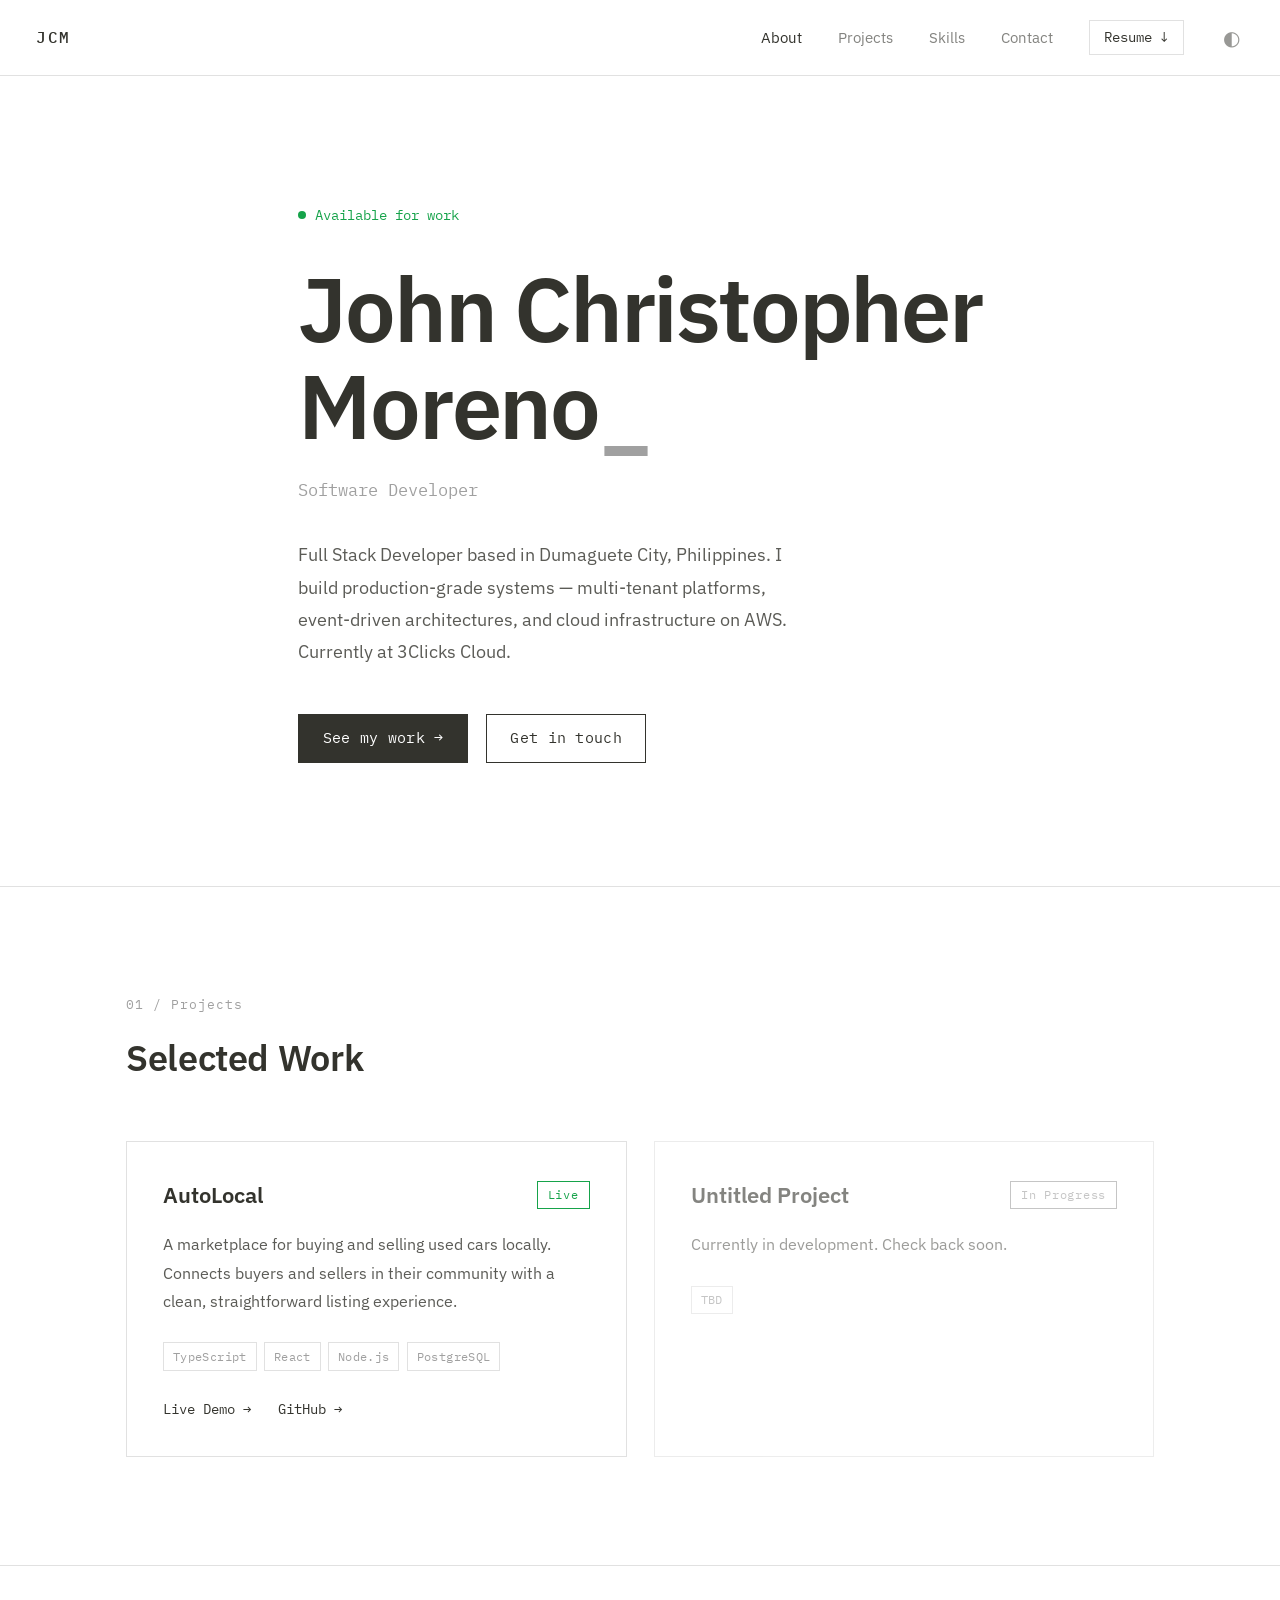
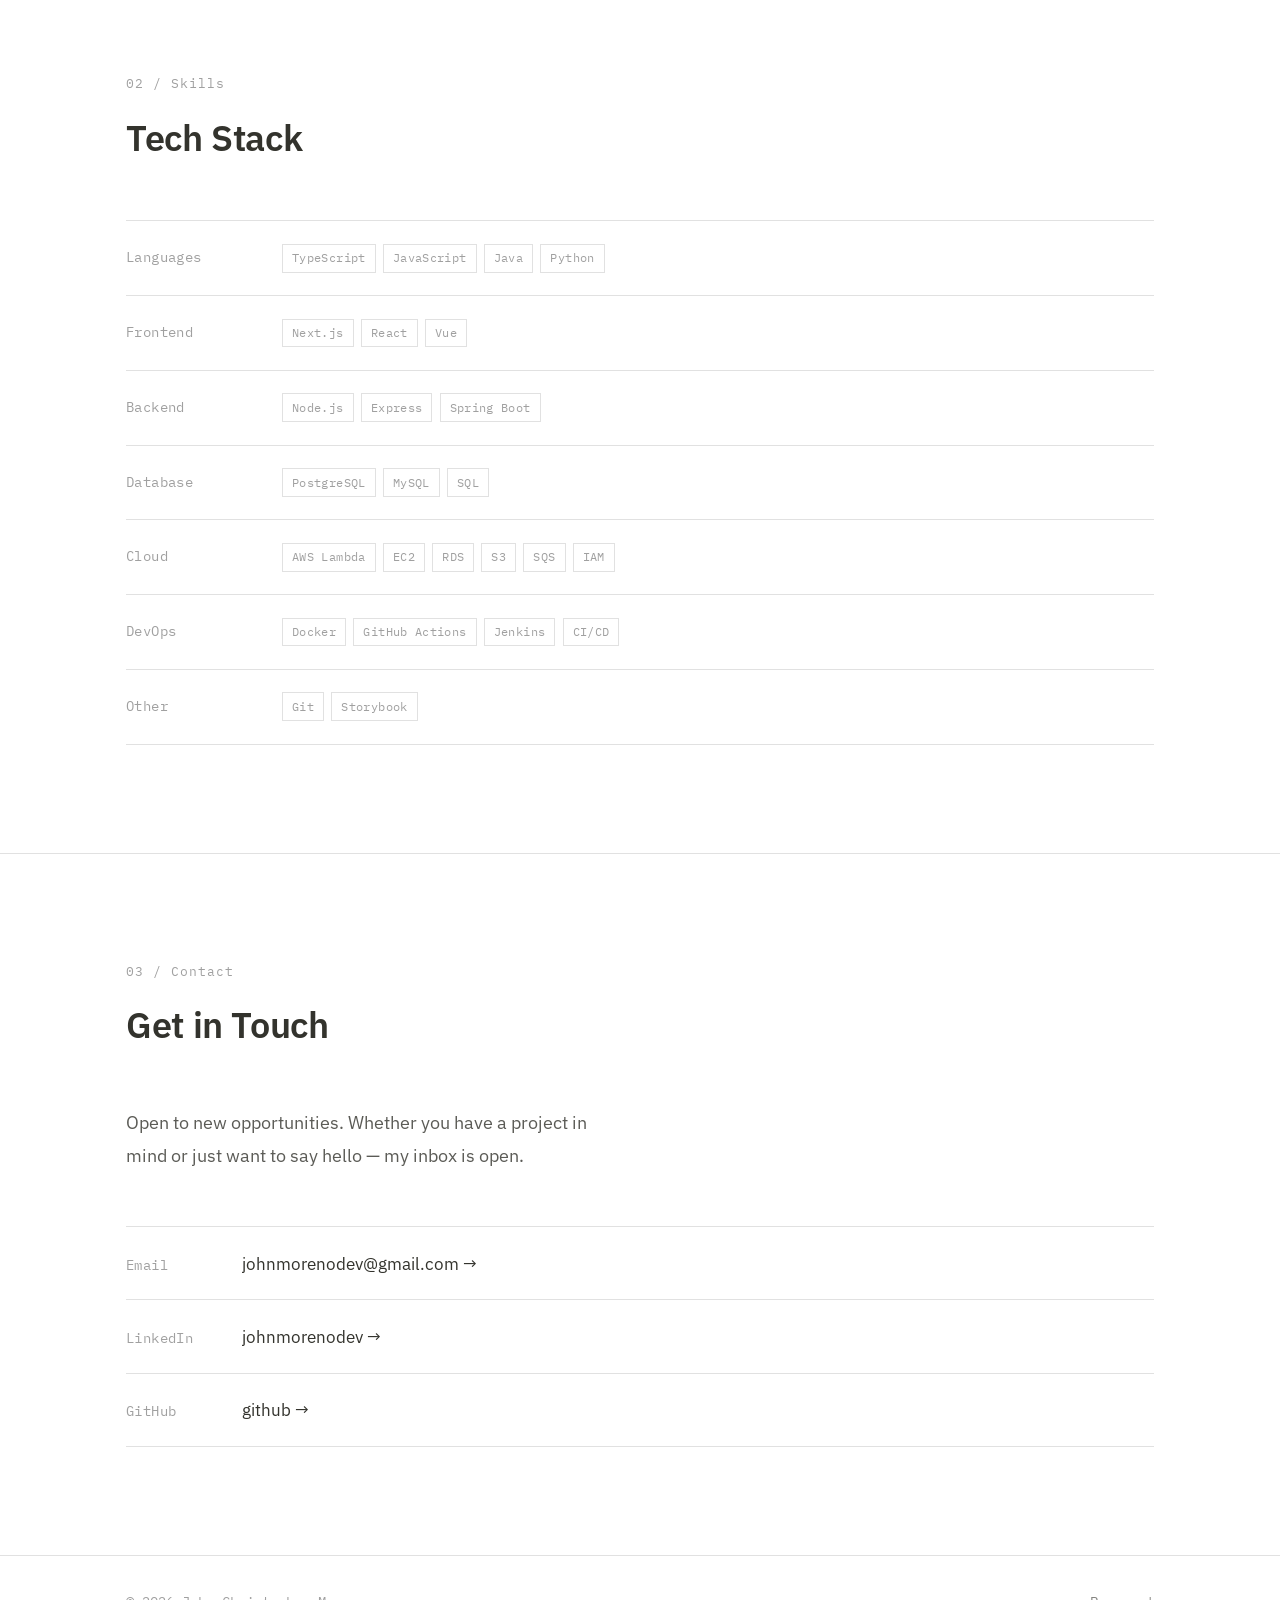
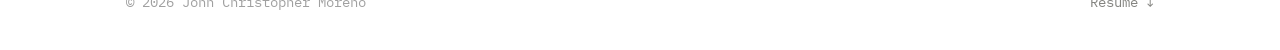
==== index.html @ 5e136967 "Initial portfolio — static one-page site FSO-inspired design with IBM Plex fonts, dark/light theme t" ====
<!DOCTYPE html>
<html lang="en" data-theme="light">
<head>
  <meta charset="UTF-8" />
  <meta name="viewport" content="width=device-width, initial-scale=1.0" />

  <!-- Primary SEO -->
  <title>John Christopher Moreno — Software Developer</title>
  <meta name="description" content="Full Stack Developer based in Dumaguete City, Philippines. Building production-grade web systems, AWS infrastructure, and scalable multi-tenant platforms." />
  <meta name="author" content="John Christopher Moreno" />
  <link rel="canonical" href="https://johnmorenodev.com/" />

  <!-- Open Graph (social sharing) -->
  <meta property="og:type"        content="website" />
  <meta property="og:url"         content="https://johnmorenodev.com/" />
  <meta property="og:title"       content="John Christopher Moreno — Software Developer" />
  <meta property="og:description" content="Full Stack Developer building production-grade web systems, AWS infrastructure, and scalable multi-tenant platforms." />
  <!-- TODO: Add og:image once you have a profile photo or social preview image -->
  <!-- <meta property="og:image" content="https://johnmorenodev.com/assets/og-image.png" /> -->

  <!-- Twitter / X card -->
  <meta name="twitter:card"        content="summary" />
  <meta name="twitter:title"       content="John Christopher Moreno — Software Developer" />
  <meta name="twitter:description" content="Full Stack Developer building production-grade web systems, AWS infrastructure, and scalable multi-tenant platforms." />

  <!-- JSON-LD structured data -->
  <script type="application/ld+json">
  {
    "@context": "https://schema.org",
    "@type": "Person",
    "name": "John Christopher Moreno",
    "jobTitle": "Software Developer",
    "url": "https://johnmorenodev.com/",
    "email": "johnmorenodev@gmail.com",
    "sameAs": [
      "https://linkedin.com/in/johnmorenodev"
    ],
    "address": {
      "@type": "PostalAddress",
      "addressLocality": "Dumaguete City",
      "addressRegion": "Negros Oriental",
      "addressCountry": "PH"
    },
    "knowsAbout": [
      "TypeScript", "JavaScript", "React", "Next.js", "Node.js",
      "AWS", "Docker", "PostgreSQL", "CI/CD"
    ]
  }
  </script>

  <link rel="preconnect" href="https://fonts.googleapis.com" />
  <link rel="preconnect" href="https://fonts.gstatic.com" crossorigin />
  <link href="https://fonts.googleapis.com/css2?family=IBM+Plex+Mono:wght@400;500&family=IBM+Plex+Sans:wght@400;500;600&display=swap" rel="stylesheet" />
  <link rel="stylesheet" href="styles.css" />
</head>
<body>

  <nav>
    <a class="nav-logo" href="#about">JCM</a>
    <button class="nav-toggle" aria-label="Toggle navigation" aria-expanded="false">
      <span></span><span></span><span></span>
    </button>
    <div class="nav-menu">
      <a href="#about"    class="nav-link">About</a>
      <a href="#projects" class="nav-link">Projects</a>
      <a href="#skills"   class="nav-link">Skills</a>
      <a href="#contact"  class="nav-link">Contact</a>
      <a href="assets/resume.pdf" download class="nav-resume">Resume ↓</a>
      <button class="theme-toggle" aria-label="Switch to dark mode">◐</button>
    </div>
  </nav>

  <main>

    <!-- About / Hero -->
    <section id="about" class="section hero">
      <div class="container">
        <span class="availability">
          <span class="dot"></span>Available for work
        </span>
        <h1>John Christopher<br>Moreno<span class="cursor">_</span></h1>
        <p class="role">Software Developer</p>
        <p class="bio">
          Full Stack Developer based in Dumaguete City, Philippines.
          I build production-grade systems — multi-tenant platforms,
          event-driven architectures, and cloud infrastructure on AWS.
          Currently at 3Clicks Cloud.
        </p>
        <div class="hero-cta">
          <a href="#projects" class="btn btn-primary">See my work →</a>
          <a href="#contact"  class="btn btn-secondary">Get in touch</a>
        </div>
      </div>
    </section>

    <!-- Projects -->
    <section id="projects" class="section">
      <div class="container">
        <p class="section-label">01 / Projects</p>
        <h2>Selected Work</h2>
        <div class="projects-grid">

          <article class="project-card">
            <div class="project-header">
              <h3>AutoLocal</h3>
              <span class="project-status live">Live</span>
            </div>
            <p class="project-desc">
              A marketplace for buying and selling used cars locally.
              Connects buyers and sellers in their community with a clean,
              straightforward listing experience.
            </p>
            <div class="project-tags">
              <span class="tag">TypeScript</span>
              <span class="tag">React</span>
              <span class="tag">Node.js</span>
              <span class="tag">PostgreSQL</span>
            </div>
            <div class="project-links">
              <!-- TODO: Replace # with live demo URL -->
              <a href="#" class="project-link" target="_blank" rel="noopener">Live Demo →</a>
              <!-- TODO: Replace # with GitHub URL -->
              <a href="#" class="project-link" target="_blank" rel="noopener">GitHub →</a>
            </div>
          </article>

          <article class="project-card project-wip">
            <div class="project-header">
              <h3>Untitled Project</h3>
              <span class="project-status wip">In Progress</span>
            </div>
            <p class="project-desc">
              Currently in development. Check back soon.
            </p>
            <div class="project-tags">
              <span class="tag">TBD</span>
            </div>
          </article>

        </div>
      </div>
    </section>

    <!-- Skills -->
    <section id="skills" class="section">
      <div class="container">
        <p class="section-label">02 / Skills</p>
        <h2>Tech Stack</h2>
        <div class="skills-grid">
          <div class="skill-row">
            <span class="skill-category">Languages</span>
            <div class="skill-tags">
              <span class="tag">TypeScript</span>
              <span class="tag">JavaScript</span>
              <span class="tag">Java</span>
              <span class="tag">Python</span>
            </div>
          </div>
          <div class="skill-row">
            <span class="skill-category">Frontend</span>
            <div class="skill-tags">
              <span class="tag">Next.js</span>
              <span class="tag">React</span>
              <span class="tag">Vue</span>
            </div>
          </div>
          <div class="skill-row">
            <span class="skill-category">Backend</span>
            <div class="skill-tags">
              <span class="tag">Node.js</span>
              <span class="tag">Express</span>
              <span class="tag">Spring Boot</span>
            </div>
          </div>
          <div class="skill-row">
            <span class="skill-category">Database</span>
            <div class="skill-tags">
              <span class="tag">PostgreSQL</span>
              <span class="tag">MySQL</span>
              <span class="tag">SQL</span>
            </div>
          </div>
          <div class="skill-row">
            <span class="skill-category">Cloud</span>
            <div class="skill-tags">
              <span class="tag">AWS Lambda</span>
              <span class="tag">EC2</span>
              <span class="tag">RDS</span>
              <span class="tag">S3</span>
              <span class="tag">SQS</span>
              <span class="tag">IAM</span>
            </div>
          </div>
          <div class="skill-row">
            <span class="skill-category">DevOps</span>
            <div class="skill-tags">
              <span class="tag">Docker</span>
              <span class="tag">GitHub Actions</span>
              <span class="tag">Jenkins</span>
              <span class="tag">CI/CD</span>
            </div>
          </div>
          <div class="skill-row">
            <span class="skill-category">Other</span>
            <div class="skill-tags">
              <span class="tag">Git</span>
              <span class="tag">Storybook</span>
            </div>
          </div>
        </div>
      </div>
    </section>

    <!-- Contact -->
    <section id="contact" class="section">
      <div class="container">
        <p class="section-label">03 / Contact</p>
        <h2>Get in Touch</h2>
        <p class="contact-intro">
          Open to new opportunities. Whether you have a project in mind
          or just want to say hello — my inbox is open.
        </p>
        <div class="contact-links">
          <a href="mailto:johnmorenodev@gmail.com" class="contact-link">
            <span class="contact-label">Email</span>
            <span class="contact-value">johnmorenodev@gmail.com →</span>
          </a>
          <a href="https://linkedin.com/in/johnmorenodev" target="_blank" rel="noopener" class="contact-link">
            <span class="contact-label">LinkedIn</span>
            <span class="contact-value">johnmorenodev →</span>
          </a>
          <!-- TODO: Replace href with your GitHub URL -->
          <a href="#" target="_blank" rel="noopener" class="contact-link">
            <span class="contact-label">GitHub</span>
            <span class="contact-value">github →</span>
          </a>
        </div>
      </div>
    </section>

  </main>

  <footer>
    <div class="container">
      <span>© 2026 John Christopher Moreno</span>
      <a href="assets/resume.pdf" download class="footer-resume">Resume ↓</a>
    </div>
  </footer>

  <script src="main.js"></script>
</body>
</html>
---- styles.css ----
/* ── Variables ─────────────────────────────────────────── */
:root {
  --bg:         #ffffff;
  --text:       #33332d;
  --muted:      #a0a0a0;
  --border:     #e1e1e1;
  --card-bg:    #f9f9f8;
  --hover-bg:   #33332d;
  --hover-text: #ffffff;
  --green:      #16a34a;
}

[data-theme="dark"] {
  --bg:         #33332d;
  --text:       #ffffff;
  --muted:      #888880;
  --border:     #4a4a43;
  --card-bg:    #3d3d36;
  --hover-bg:   #ffffff;
  --hover-text: #33332d;
}

/* ── Reset ─────────────────────────────────────────────── */
*, *::before, *::after {
  box-sizing: border-box;
  margin: 0;
  padding: 0;
}

html {
  scroll-behavior: smooth;
  font-size: 18px;
}

body {
  font-family: 'IBM Plex Sans', sans-serif;
  background: var(--bg);
  color: var(--text);
  line-height: 1.6;
  transition: background 0.2s, color 0.2s;
}

a {
  color: inherit;
}

button {
  font-family: inherit;
  cursor: pointer;
}

/* ── Container ─────────────────────────────────────────── */
.container {
  max-width: 1100px;
  margin: 0 auto;
  padding: 0 2rem;
}

/* ── Nav ───────────────────────────────────────────────── */
nav {
  position: sticky;
  top: 0;
  z-index: 100;
  background: var(--bg);
  border-bottom: 1px solid var(--border);
  display: flex;
  align-items: center;
  justify-content: space-between;
  padding: 1.1rem 2rem;
  transition: background 0.2s, border-color 0.2s;
}

.nav-logo {
  font-family: 'IBM Plex Mono', monospace;
  font-weight: 500;
  font-size: 0.9rem;
  text-decoration: none;
  letter-spacing: 0.1em;
}

.nav-menu {
  display: flex;
  align-items: center;
  gap: 2rem;
}

.nav-link {
  font-size: 0.85rem;
  text-decoration: none;
  opacity: 0.6;
  transition: opacity 0.15s;
}

.nav-link:hover,
.nav-link.active {
  opacity: 1;
}

.nav-resume {
  font-family: 'IBM Plex Mono', monospace;
  font-size: 0.78rem;
  text-decoration: none;
  border: 1px solid var(--border);
  padding: 0.3rem 0.8rem;
  transition: background 0.15s, color 0.15s, border-color 0.15s;
}

.nav-resume:hover {
  background: var(--hover-bg);
  color: var(--hover-text);
  border-color: var(--hover-bg);
}

.theme-toggle {
  background: none;
  border: none;
  font-size: 1.1rem;
  color: var(--text);
  opacity: 0.5;
  padding: 0.2rem;
  transition: opacity 0.15s;
  line-height: 1;
}

.theme-toggle:hover {
  opacity: 1;
}

/* Mobile hamburger */
.nav-toggle {
  display: none;
  flex-direction: column;
  justify-content: center;
  gap: 5px;
  background: none;
  border: none;
  padding: 0.25rem;
}

.nav-toggle span {
  display: block;
  width: 22px;
  height: 2px;
  background: var(--text);
  transition: all 0.2s;
}

/* ── Sections ──────────────────────────────────────────── */
.section {
  padding: 6rem 0;
}

.section + .section {
  border-top: 1px solid var(--border);
}

.section-label {
  font-family: 'IBM Plex Mono', monospace;
  font-size: 0.72rem;
  color: var(--muted);
  letter-spacing: 0.08em;
  margin-bottom: 0.75rem;
}

.section h2 {
  font-size: 2rem;
  font-weight: 600;
  margin-bottom: 3rem;
  letter-spacing: -0.01em;
}

/* ── Hero ──────────────────────────────────────────────── */
.hero {
  min-height: 90vh;
  display: flex;
  align-items: center;
  padding: 4rem 0;
  border-top: none !important;
}

.availability {
  display: inline-flex;
  align-items: center;
  gap: 0.5rem;
  font-family: 'IBM Plex Mono', monospace;
  font-size: 0.78rem;
  color: var(--green);
  margin-bottom: 2rem;
}

.dot {
  width: 8px;
  height: 8px;
  border-radius: 50%;
  background: var(--green);
  animation: pulse 2.5s ease-in-out infinite;
}

@keyframes pulse {
  0%, 100% { opacity: 1; }
  50%       { opacity: 0.3; }
}

h1 {
  font-size: clamp(2.8rem, 7vw, 5.5rem);
  font-weight: 600;
  line-height: 1.05;
  letter-spacing: -0.025em;
  margin-bottom: 1.25rem;
}

.cursor {
  font-family: 'IBM Plex Mono', monospace;
  color: var(--muted);
  animation: blink 1s step-end infinite;
}

@keyframes blink {
  0%, 100% { opacity: 1; }
  50%       { opacity: 0; }
}

.role {
  font-family: 'IBM Plex Mono', monospace;
  font-size: 0.95rem;
  color: var(--muted);
  margin-bottom: 2rem;
}

.bio {
  max-width: 520px;
  font-size: 1rem;
  line-height: 1.8;
  opacity: 0.8;
  margin-bottom: 2.5rem;
}

.hero-cta {
  display: flex;
  gap: 1rem;
  flex-wrap: wrap;
}

.btn {
  font-family: 'IBM Plex Mono', monospace;
  font-size: 0.82rem;
  padding: 0.65rem 1.3rem;
  text-decoration: none;
  border: 1px solid var(--text);
  transition: background 0.15s, color 0.15s;
  letter-spacing: 0.02em;
}

.btn-primary {
  background: var(--text);
  color: var(--bg);
}

.btn-primary:hover {
  background: transparent;
  color: var(--text);
}

.btn-secondary {
  background: transparent;
  color: var(--text);
}

.btn-secondary:hover {
  background: var(--text);
  color: var(--bg);
}

/* ── Projects ──────────────────────────────────────────── */
.projects-grid {
  display: grid;
  grid-template-columns: repeat(auto-fit, minmax(300px, 1fr));
  gap: 1.5rem;
}

.project-card {
  border: 1px solid var(--border);
  padding: 2rem;
  transition: background 0.2s, color 0.2s, border-color 0.2s;
}

.project-card:hover {
  background: var(--hover-bg);
  color: var(--hover-text);
  border-color: var(--hover-bg);
}

.project-card:hover .tag {
  border-color: rgba(255,255,255,0.25);
  color: rgba(255,255,255,0.6);
}

[data-theme="dark"] .project-card:hover .tag {
  border-color: rgba(51,51,45,0.3);
  color: rgba(51,51,45,0.6);
}

.project-card:hover .project-link {
  color: var(--hover-text);
}

.project-header {
  display: flex;
  align-items: center;
  justify-content: space-between;
  margin-bottom: 1rem;
}

.project-header h3 {
  font-size: 1.2rem;
  font-weight: 600;
}

.project-status {
  font-family: 'IBM Plex Mono', monospace;
  font-size: 0.68rem;
  padding: 0.2rem 0.55rem;
  border: 1px solid;
  letter-spacing: 0.06em;
}

.project-status.live {
  color: var(--green);
  border-color: var(--green);
}

.project-status.wip {
  color: var(--muted);
  border-color: var(--muted);
}

.project-desc {
  font-size: 0.9rem;
  line-height: 1.75;
  opacity: 0.8;
  margin-bottom: 1.5rem;
}

.project-tags {
  display: flex;
  flex-wrap: wrap;
  gap: 0.4rem;
  margin-bottom: 1.5rem;
}

.tag {
  font-family: 'IBM Plex Mono', monospace;
  font-size: 0.68rem;
  padding: 0.2rem 0.5rem;
  border: 1px solid var(--border);
  color: var(--muted);
  letter-spacing: 0.03em;
  transition: border-color 0.2s, color 0.2s;
}

.project-links {
  display: flex;
  gap: 1.5rem;
}

.project-link {
  font-family: 'IBM Plex Mono', monospace;
  font-size: 0.78rem;
  text-decoration: none;
  transition: opacity 0.15s, color 0.2s;
}

.project-link:hover {
  opacity: 0.65;
}

.project-wip {
  opacity: 0.6;
}

/* ── Skills ────────────────────────────────────────────── */
.skills-grid {
  display: flex;
  flex-direction: column;
}

.skill-row {
  display: grid;
  grid-template-columns: 120px 1fr;
  gap: 2rem;
  align-items: start;
  padding: 1.25rem 0;
  border-bottom: 1px solid var(--border);
}

.skill-row:first-child {
  border-top: 1px solid var(--border);
}

.skill-category {
  font-family: 'IBM Plex Mono', monospace;
  font-size: 0.75rem;
  color: var(--muted);
  padding-top: 0.2rem;
  letter-spacing: 0.03em;
}

.skill-tags {
  display: flex;
  flex-wrap: wrap;
  gap: 0.4rem;
}

/* ── Contact ───────────────────────────────────────────── */
.contact-intro {
  max-width: 480px;
  font-size: 1rem;
  line-height: 1.8;
  opacity: 0.8;
  margin-bottom: 3rem;
}

.contact-links {
  display: flex;
  flex-direction: column;
}

.contact-link {
  display: flex;
  align-items: baseline;
  gap: 2rem;
  padding: 1.25rem 0;
  border-bottom: 1px solid var(--border);
  text-decoration: none;
  color: var(--text);
  transition: padding-left 0.15s;
}

.contact-links .contact-link:first-child {
  border-top: 1px solid var(--border);
}

.contact-link:hover {
  padding-left: 0.6rem;
}

.contact-label {
  font-family: 'IBM Plex Mono', monospace;
  font-size: 0.75rem;
  color: var(--muted);
  min-width: 80px;
  letter-spacing: 0.03em;
}

.contact-value {
  font-size: 0.95rem;
}

/* ── Footer ────────────────────────────────────────────── */
footer {
  border-top: 1px solid var(--border);
  padding: 2rem 0;
}

footer .container {
  display: flex;
  align-items: center;
  justify-content: space-between;
}

footer span {
  font-family: 'IBM Plex Mono', monospace;
  font-size: 0.75rem;
  color: var(--muted);
}

.footer-resume {
  font-family: 'IBM Plex Mono', monospace;
  font-size: 0.75rem;
  text-decoration: none;
  opacity: 0.6;
  transition: opacity 0.15s;
}

.footer-resume:hover {
  opacity: 1;
}

/* ── Responsive ────────────────────────────────────────── */
@media (max-width: 768px) {
  html { font-size: 16px; }

  nav {
    padding: 1rem 1.5rem;
    position: relative;
  }

  .nav-toggle {
    display: flex;
  }

  .nav-menu {
    display: none;
    position: absolute;
    top: 100%;
    left: 0;
    right: 0;
    background: var(--bg);
    border-bottom: 1px solid var(--border);
    flex-direction: column;
    align-items: flex-start;
    gap: 0;
    padding: 0 1.5rem 1rem;
  }

  .nav-menu.open {
    display: flex;
  }

  .nav-link,
  .nav-resume {
    padding: 0.85rem 0;
    width: 100%;
    border: none;
    border-bottom: 1px solid var(--border);
    font-size: 0.9rem;
  }

  .theme-toggle {
    padding: 0.85rem 0;
  }

  .section {
    padding: 4rem 0;
  }

  .container {
    padding: 0 1.5rem;
  }

  .skill-row {
    grid-template-columns: 1fr;
    gap: 0.75rem;
  }

  .contact-link {
    flex-direction: column;
    gap: 0.2rem;
  }

  footer .container {
    flex-direction: column;
    gap: 1rem;
    text-align: center;
  }
}
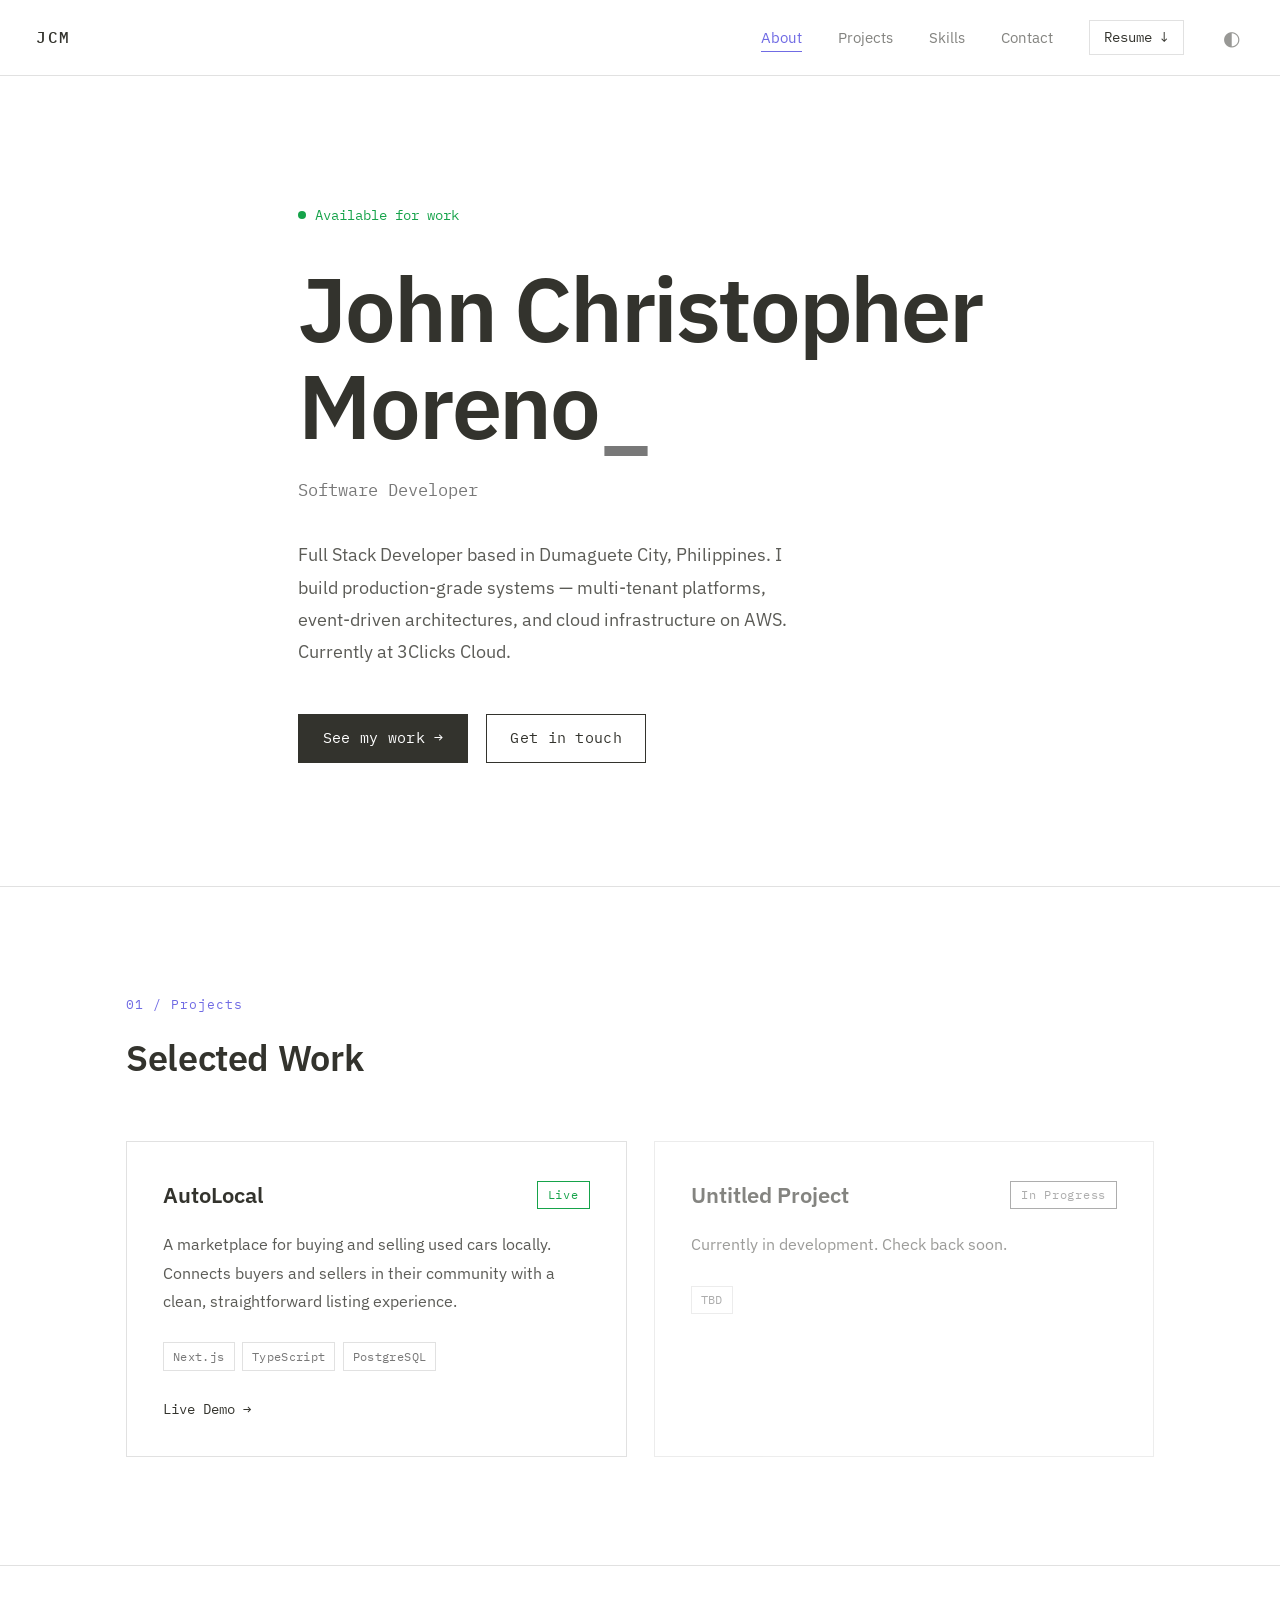
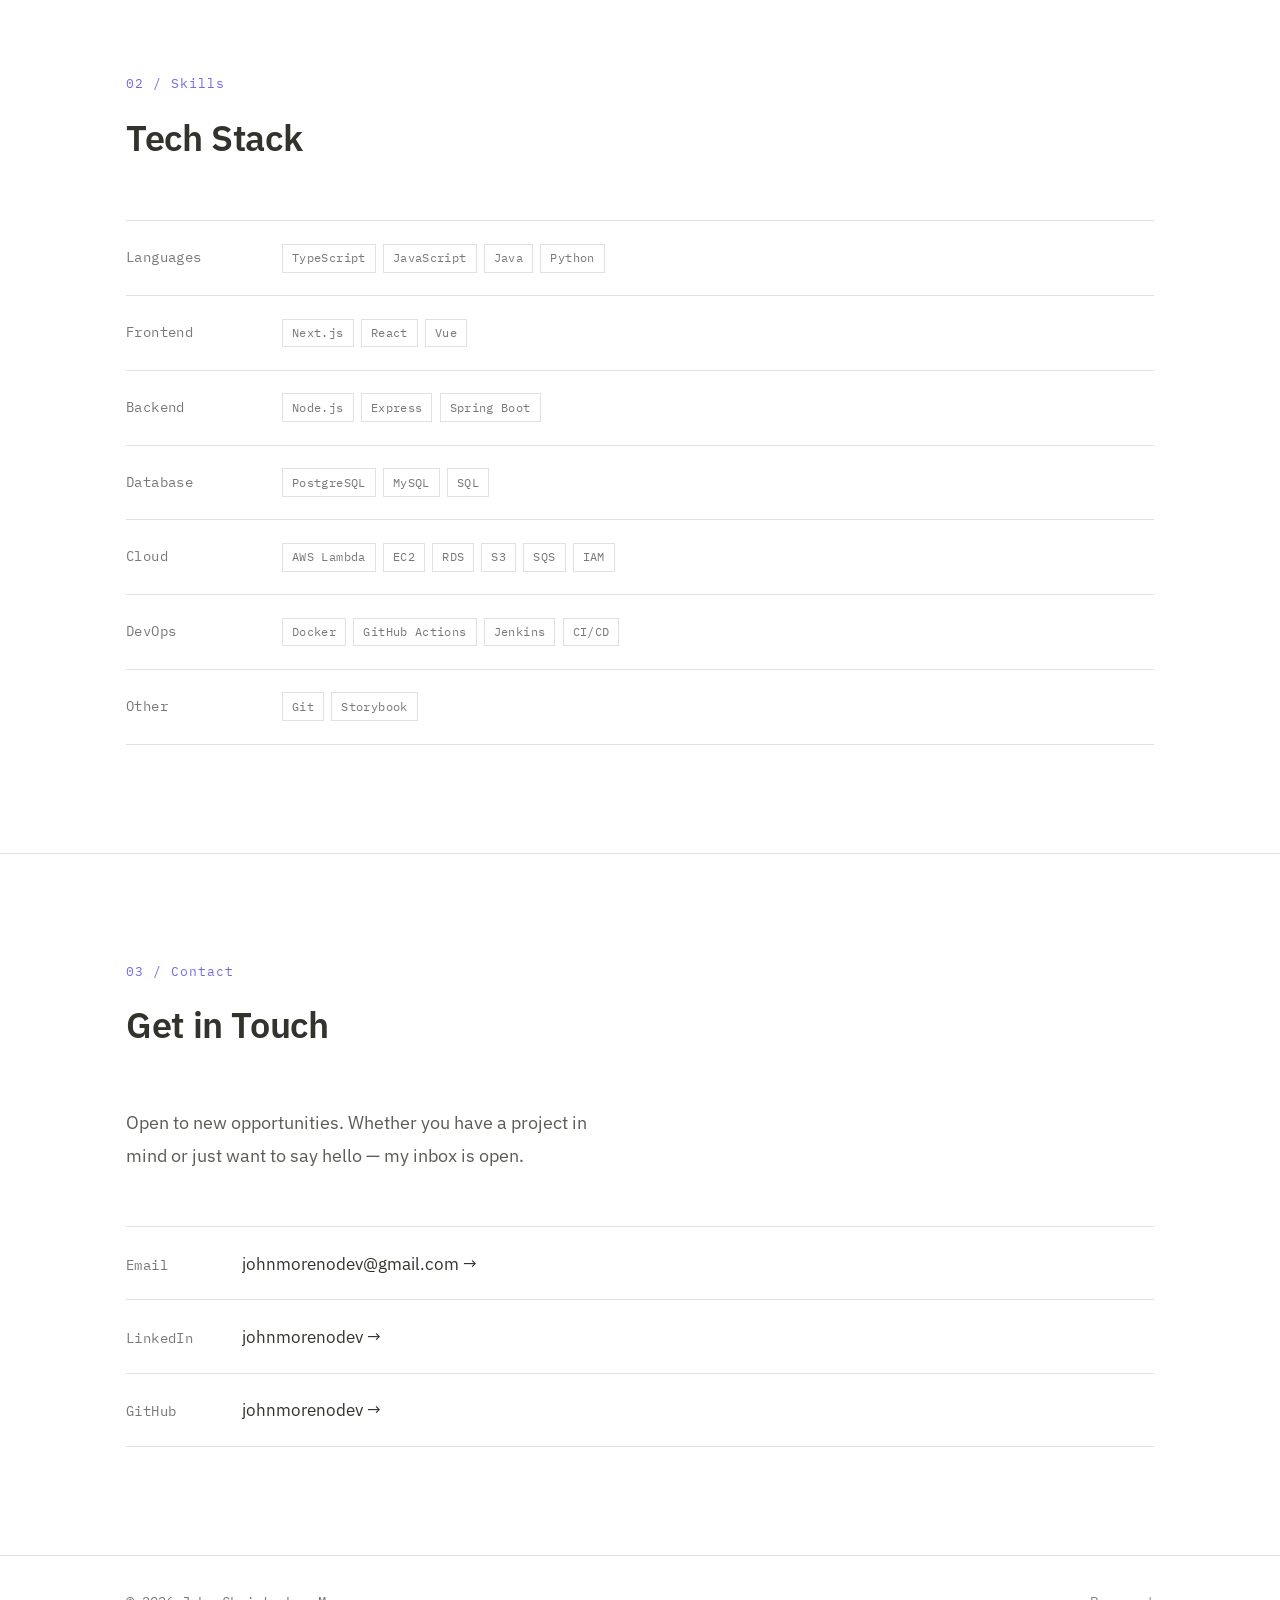
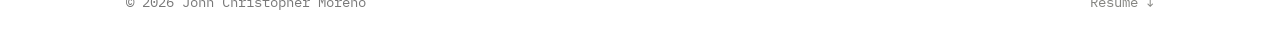
==== commit 675a90bd: "update resume and styling" ====
--- a/index.html
+++ b/index.html
@@ -1,252 +1,292 @@
-<!DOCTYPE html>
+<!doctype html>
 <html lang="en" data-theme="light">
-<head>
-  <meta charset="UTF-8" />
-  <meta name="viewport" content="width=device-width, initial-scale=1.0" />
-
-  <!-- Primary SEO -->
-  <title>John Christopher Moreno — Software Developer</title>
-  <meta name="description" content="Full Stack Developer based in Dumaguete City, Philippines. Building production-grade web systems, AWS infrastructure, and scalable multi-tenant platforms." />
-  <meta name="author" content="John Christopher Moreno" />
-  <link rel="canonical" href="https://johnmorenodev.com/" />
-
-  <!-- Open Graph (social sharing) -->
-  <meta property="og:type"        content="website" />
-  <meta property="og:url"         content="https://johnmorenodev.com/" />
-  <meta property="og:title"       content="John Christopher Moreno — Software Developer" />
-  <meta property="og:description" content="Full Stack Developer building production-grade web systems, AWS infrastructure, and scalable multi-tenant platforms." />
-  <!-- TODO: Add og:image once you have a profile photo or social preview image -->
-  <!-- <meta property="og:image" content="https://johnmorenodev.com/assets/og-image.png" /> -->
-
-  <!-- Twitter / X card -->
-  <meta name="twitter:card"        content="summary" />
-  <meta name="twitter:title"       content="John Christopher Moreno — Software Developer" />
-  <meta name="twitter:description" content="Full Stack Developer building production-grade web systems, AWS infrastructure, and scalable multi-tenant platforms." />
-
-  <!-- JSON-LD structured data -->
-  <script type="application/ld+json">
-  {
-    "@context": "https://schema.org",
-    "@type": "Person",
-    "name": "John Christopher Moreno",
-    "jobTitle": "Software Developer",
-    "url": "https://johnmorenodev.com/",
-    "email": "johnmorenodev@gmail.com",
-    "sameAs": [
-      "https://linkedin.com/in/johnmorenodev"
-    ],
-    "address": {
-      "@type": "PostalAddress",
-      "addressLocality": "Dumaguete City",
-      "addressRegion": "Negros Oriental",
-      "addressCountry": "PH"
-    },
-    "knowsAbout": [
-      "TypeScript", "JavaScript", "React", "Next.js", "Node.js",
-      "AWS", "Docker", "PostgreSQL", "CI/CD"
-    ]
-  }
-  </script>
-
-  <link rel="preconnect" href="https://fonts.googleapis.com" />
-  <link rel="preconnect" href="https://fonts.gstatic.com" crossorigin />
-  <link href="https://fonts.googleapis.com/css2?family=IBM+Plex+Mono:wght@400;500&family=IBM+Plex+Sans:wght@400;500;600&display=swap" rel="stylesheet" />
-  <link rel="stylesheet" href="styles.css" />
-</head>
-<body>
-
-  <nav>
-    <a class="nav-logo" href="#about">JCM</a>
-    <button class="nav-toggle" aria-label="Toggle navigation" aria-expanded="false">
-      <span></span><span></span><span></span>
-    </button>
-    <div class="nav-menu">
-      <a href="#about"    class="nav-link">About</a>
-      <a href="#projects" class="nav-link">Projects</a>
-      <a href="#skills"   class="nav-link">Skills</a>
-      <a href="#contact"  class="nav-link">Contact</a>
-      <a href="assets/resume.pdf" download class="nav-resume">Resume ↓</a>
-      <button class="theme-toggle" aria-label="Switch to dark mode">◐</button>
-    </div>
-  </nav>
-
-  <main>
-
-    <!-- About / Hero -->
-    <section id="about" class="section hero">
+  <head>
+    <meta charset="UTF-8" />
+    <meta name="viewport" content="width=device-width, initial-scale=1.0" />
+
+    <!-- Primary SEO -->
+    <title>John Christopher Moreno — Software Developer</title>
+    <meta
+      name="description"
+      content="Full Stack Developer based in Dumaguete City, Philippines. Building production-grade web systems, AWS infrastructure, and scalable multi-tenant platforms."
+    />
+    <meta name="author" content="John Christopher Moreno" />
+    <link rel="canonical" href="https://johnmorenodev.com/" />
+
+    <!-- Open Graph (social sharing) -->
+    <meta property="og:type" content="website" />
+    <meta property="og:url" content="https://johnmorenodev.com/" />
+    <meta
+      property="og:title"
+      content="John Christopher Moreno — Software Developer"
+    />
+    <meta
+      property="og:description"
+      content="Full Stack Developer building production-grade web systems, AWS infrastructure, and scalable multi-tenant platforms."
+    />
+    <!-- TODO: Add og:image once you have a profile photo or social preview image -->
+    <meta
+      property="og:image"
+      content="https://johnmorenodev.com/assets/og-image.png"
+    />
+
+    <!-- Twitter / X card -->
+    <meta name="twitter:card" content="summary" />
+    <meta
+      name="twitter:title"
+      content="John Christopher Moreno — Software Developer"
+    />
+    <meta
+      name="twitter:description"
+      content="Full Stack Developer building production-grade web systems, AWS infrastructure, and scalable multi-tenant platforms."
+    />
+
+    <!-- JSON-LD structured data -->
+    <script type="application/ld+json">
+      {
+        "@context": "https://schema.org",
+        "@type": "Person",
+        "name": "John Christopher Moreno",
+        "jobTitle": "Software Developer",
+        "url": "https://johnmorenodev.com/",
+        "email": "johnmorenodev@gmail.com",
+        "sameAs": [
+          "https://linkedin.com/in/johnmorenodev",
+          "https://github.com/johnmorenodev"
+        ],
+        "address": {
+          "@type": "PostalAddress",
+          "addressLocality": "Dumaguete City",
+          "addressRegion": "Negros Oriental",
+          "addressCountry": "PH"
+        },
+        "knowsAbout": [
+          "TypeScript",
+          "JavaScript",
+          "React",
+          "Next.js",
+          "Node.js",
+          "AWS",
+          "Docker",
+          "PostgreSQL",
+          "CI/CD"
+        ]
+      }
+    </script>
+
+    <link rel="icon" href="favicon.svg" type="image/svg+xml" />
+    <link rel="preconnect" href="https://fonts.googleapis.com" />
+    <link rel="preconnect" href="https://fonts.gstatic.com" crossorigin />
+    <link
+      href="https://fonts.googleapis.com/css2?family=IBM+Plex+Mono:wght@400;500&family=IBM+Plex+Sans:wght@400;500;600&display=swap"
+      rel="stylesheet"
+    />
+    <link rel="stylesheet" href="styles.css" />
+  </head>
+  <body>
+    <nav>
+      <a class="nav-logo" href="#about">JCM</a>
+      <button
+        class="nav-toggle"
+        aria-label="Toggle navigation"
+        aria-expanded="false"
+      >
+        <span></span><span></span><span></span>
+      </button>
+      <div class="nav-menu">
+        <a href="#about" class="nav-link">About</a>
+        <a href="#projects" class="nav-link">Projects</a>
+        <a href="#skills" class="nav-link">Skills</a>
+        <a href="#contact" class="nav-link">Contact</a>
+        <a href="assets/resume.pdf" download class="nav-resume">Resume ↓</a>
+        <button class="theme-toggle" aria-label="Switch to dark mode">◐</button>
+      </div>
+    </nav>
+
+    <main>
+      <!-- About / Hero -->
+      <section id="about" class="section hero">
+        <div class="container">
+          <span class="availability">
+            <span class="dot"></span>Available for work
+          </span>
+          <h1>John Christopher<br />Moreno<span class="cursor">_</span></h1>
+          <p class="role">Software Developer</p>
+          <p class="bio">
+            Full Stack Developer based in Dumaguete City, Philippines. I build
+            production-grade systems — multi-tenant platforms, event-driven
+            architectures, and cloud infrastructure on AWS. Currently at 3Clicks
+            Cloud.
+          </p>
+          <div class="hero-cta">
+            <a href="#projects" class="btn btn-primary">See my work →</a>
+            <a href="#contact" class="btn btn-secondary">Get in touch</a>
+          </div>
+        </div>
+      </section>
+
+      <!-- Projects -->
+      <section id="projects" class="section">
+        <div class="container">
+          <p class="section-label">01 / Projects</p>
+          <h2>Selected Work</h2>
+          <div class="projects-grid">
+            <article class="project-card">
+              <div class="project-header">
+                <h3>AutoLocal</h3>
+                <span class="project-status live">Live</span>
+              </div>
+              <p class="project-desc">
+                A marketplace for buying and selling used cars locally. Connects
+                buyers and sellers in their community with a clean,
+                straightforward listing experience.
+              </p>
+              <div class="project-tags">
+                <span class="tag">Next.js</span>
+                <span class="tag">TypeScript</span>
+                <span class="tag">PostgreSQL</span>
+              </div>
+              <div class="project-links">
+                <a
+                  href="https://bns-kappa.vercel.app/"
+                  class="project-link"
+                  target="_blank"
+                  rel="noopener"
+                  >Live Demo →</a
+                >
+              </div>
+            </article>
+
+            <article class="project-card project-wip">
+              <div class="project-header">
+                <h3>Untitled Project</h3>
+                <span class="project-status wip">In Progress</span>
+              </div>
+              <p class="project-desc">
+                Currently in development. Check back soon.
+              </p>
+              <div class="project-tags">
+                <span class="tag">TBD</span>
+              </div>
+            </article>
+          </div>
+        </div>
+      </section>
+
+      <!-- Skills -->
+      <section id="skills" class="section">
+        <div class="container">
+          <p class="section-label">02 / Skills</p>
+          <h2>Tech Stack</h2>
+          <div class="skills-grid">
+            <div class="skill-row">
+              <span class="skill-category">Languages</span>
+              <div class="skill-tags">
+                <span class="tag">TypeScript</span>
+                <span class="tag">JavaScript</span>
+                <span class="tag">Java</span>
+                <span class="tag">Python</span>
+              </div>
+            </div>
+            <div class="skill-row">
+              <span class="skill-category">Frontend</span>
+              <div class="skill-tags">
+                <span class="tag">Next.js</span>
+                <span class="tag">React</span>
+                <span class="tag">Vue</span>
+              </div>
+            </div>
+            <div class="skill-row">
+              <span class="skill-category">Backend</span>
+              <div class="skill-tags">
+                <span class="tag">Node.js</span>
+                <span class="tag">Express</span>
+                <span class="tag">Spring Boot</span>
+              </div>
+            </div>
+            <div class="skill-row">
+              <span class="skill-category">Database</span>
+              <div class="skill-tags">
+                <span class="tag">PostgreSQL</span>
+                <span class="tag">MySQL</span>
+                <span class="tag">SQL</span>
+              </div>
+            </div>
+            <div class="skill-row">
+              <span class="skill-category">Cloud</span>
+              <div class="skill-tags">
+                <span class="tag">AWS Lambda</span>
+                <span class="tag">EC2</span>
+                <span class="tag">RDS</span>
+                <span class="tag">S3</span>
+                <span class="tag">SQS</span>
+                <span class="tag">IAM</span>
+              </div>
+            </div>
+            <div class="skill-row">
+              <span class="skill-category">DevOps</span>
+              <div class="skill-tags">
+                <span class="tag">Docker</span>
+                <span class="tag">GitHub Actions</span>
+                <span class="tag">Jenkins</span>
+                <span class="tag">CI/CD</span>
+              </div>
+            </div>
+            <div class="skill-row">
+              <span class="skill-category">Other</span>
+              <div class="skill-tags">
+                <span class="tag">Git</span>
+                <span class="tag">Storybook</span>
+              </div>
+            </div>
+          </div>
+        </div>
+      </section>
+
+      <!-- Contact -->
+      <section id="contact" class="section">
+        <div class="container">
+          <p class="section-label">03 / Contact</p>
+          <h2>Get in Touch</h2>
+          <p class="contact-intro">
+            Open to new opportunities. Whether you have a project in mind or
+            just want to say hello — my inbox is open.
+          </p>
+          <div class="contact-links">
+            <a href="mailto:johnmorenodev@gmail.com" class="contact-link">
+              <span class="contact-label">Email</span>
+              <span class="contact-value">johnmorenodev@gmail.com →</span>
+            </a>
+            <a
+              href="https://linkedin.com/in/johnmorenodev"
+              target="_blank"
+              rel="noopener"
+              class="contact-link"
+            >
+              <span class="contact-label">LinkedIn</span>
+              <span class="contact-value">johnmorenodev →</span>
+            </a>
+            <a
+              href="https://github.com/johnmorenodev"
+              target="_blank"
+              rel="noopener"
+              class="contact-link"
+            >
+              <span class="contact-label">GitHub</span>
+              <span class="contact-value">johnmorenodev →</span>
+            </a>
+          </div>
+        </div>
+      </section>
+    </main>
+
+    <footer>
       <div class="container">
-        <span class="availability">
-          <span class="dot"></span>Available for work
-        </span>
-        <h1>John Christopher<br>Moreno<span class="cursor">_</span></h1>
-        <p class="role">Software Developer</p>
-        <p class="bio">
-          Full Stack Developer based in Dumaguete City, Philippines.
-          I build production-grade systems — multi-tenant platforms,
-          event-driven architectures, and cloud infrastructure on AWS.
-          Currently at 3Clicks Cloud.
-        </p>
-        <div class="hero-cta">
-          <a href="#projects" class="btn btn-primary">See my work →</a>
-          <a href="#contact"  class="btn btn-secondary">Get in touch</a>
-        </div>
+        <span>© 2026 John Christopher Moreno</span>
+        <a href="assets/resume.pdf" download class="footer-resume">Resume ↓</a>
       </div>
-    </section>
-
-    <!-- Projects -->
-    <section id="projects" class="section">
-      <div class="container">
-        <p class="section-label">01 / Projects</p>
-        <h2>Selected Work</h2>
-        <div class="projects-grid">
-
-          <article class="project-card">
-            <div class="project-header">
-              <h3>AutoLocal</h3>
-              <span class="project-status live">Live</span>
-            </div>
-            <p class="project-desc">
-              A marketplace for buying and selling used cars locally.
-              Connects buyers and sellers in their community with a clean,
-              straightforward listing experience.
-            </p>
-            <div class="project-tags">
-              <span class="tag">TypeScript</span>
-              <span class="tag">React</span>
-              <span class="tag">Node.js</span>
-              <span class="tag">PostgreSQL</span>
-            </div>
-            <div class="project-links">
-              <!-- TODO: Replace # with live demo URL -->
-              <a href="#" class="project-link" target="_blank" rel="noopener">Live Demo →</a>
-              <!-- TODO: Replace # with GitHub URL -->
-              <a href="#" class="project-link" target="_blank" rel="noopener">GitHub →</a>
-            </div>
-          </article>
-
-          <article class="project-card project-wip">
-            <div class="project-header">
-              <h3>Untitled Project</h3>
-              <span class="project-status wip">In Progress</span>
-            </div>
-            <p class="project-desc">
-              Currently in development. Check back soon.
-            </p>
-            <div class="project-tags">
-              <span class="tag">TBD</span>
-            </div>
-          </article>
-
-        </div>
-      </div>
-    </section>
-
-    <!-- Skills -->
-    <section id="skills" class="section">
-      <div class="container">
-        <p class="section-label">02 / Skills</p>
-        <h2>Tech Stack</h2>
-        <div class="skills-grid">
-          <div class="skill-row">
-            <span class="skill-category">Languages</span>
-            <div class="skill-tags">
-              <span class="tag">TypeScript</span>
-              <span class="tag">JavaScript</span>
-              <span class="tag">Java</span>
-              <span class="tag">Python</span>
-            </div>
-          </div>
-          <div class="skill-row">
-            <span class="skill-category">Frontend</span>
-            <div class="skill-tags">
-              <span class="tag">Next.js</span>
-              <span class="tag">React</span>
-              <span class="tag">Vue</span>
-            </div>
-          </div>
-          <div class="skill-row">
-            <span class="skill-category">Backend</span>
-            <div class="skill-tags">
-              <span class="tag">Node.js</span>
-              <span class="tag">Express</span>
-              <span class="tag">Spring Boot</span>
-            </div>
-          </div>
-          <div class="skill-row">
-            <span class="skill-category">Database</span>
-            <div class="skill-tags">
-              <span class="tag">PostgreSQL</span>
-              <span class="tag">MySQL</span>
-              <span class="tag">SQL</span>
-            </div>
-          </div>
-          <div class="skill-row">
-            <span class="skill-category">Cloud</span>
-            <div class="skill-tags">
-              <span class="tag">AWS Lambda</span>
-              <span class="tag">EC2</span>
-              <span class="tag">RDS</span>
-              <span class="tag">S3</span>
-              <span class="tag">SQS</span>
-              <span class="tag">IAM</span>
-            </div>
-          </div>
-          <div class="skill-row">
-            <span class="skill-category">DevOps</span>
-            <div class="skill-tags">
-              <span class="tag">Docker</span>
-              <span class="tag">GitHub Actions</span>
-              <span class="tag">Jenkins</span>
-              <span class="tag">CI/CD</span>
-            </div>
-          </div>
-          <div class="skill-row">
-            <span class="skill-category">Other</span>
-            <div class="skill-tags">
-              <span class="tag">Git</span>
-              <span class="tag">Storybook</span>
-            </div>
-          </div>
-        </div>
-      </div>
-    </section>
-
-    <!-- Contact -->
-    <section id="contact" class="section">
-      <div class="container">
-        <p class="section-label">03 / Contact</p>
-        <h2>Get in Touch</h2>
-        <p class="contact-intro">
-          Open to new opportunities. Whether you have a project in mind
-          or just want to say hello — my inbox is open.
-        </p>
-        <div class="contact-links">
-          <a href="mailto:johnmorenodev@gmail.com" class="contact-link">
-            <span class="contact-label">Email</span>
-            <span class="contact-value">johnmorenodev@gmail.com →</span>
-          </a>
-          <a href="https://linkedin.com/in/johnmorenodev" target="_blank" rel="noopener" class="contact-link">
-            <span class="contact-label">LinkedIn</span>
-            <span class="contact-value">johnmorenodev →</span>
-          </a>
-          <!-- TODO: Replace href with your GitHub URL -->
-          <a href="#" target="_blank" rel="noopener" class="contact-link">
-            <span class="contact-label">GitHub</span>
-            <span class="contact-value">github →</span>
-          </a>
-        </div>
-      </div>
-    </section>
-
-  </main>
-
-  <footer>
-    <div class="container">
-      <span>© 2026 John Christopher Moreno</span>
-      <a href="assets/resume.pdf" download class="footer-resume">Resume ↓</a>
-    </div>
-  </footer>
-
-  <script src="main.js"></script>
-</body>
+    </footer>
+
+    <script src="main.js"></script>
+  </body>
 </html>
--- a/styles.css
+++ b/styles.css
@@ -2,22 +2,24 @@
 :root {
   --bg:         #ffffff;
   --text:       #33332d;
-  --muted:      #a0a0a0;
+  --muted:      #787878;
   --border:     #e1e1e1;
   --card-bg:    #f9f9f8;
   --hover-bg:   #33332d;
   --hover-text: #ffffff;
   --green:      #16a34a;
+  --accent:     #706be4;
 }
 
 [data-theme="dark"] {
   --bg:         #33332d;
   --text:       #ffffff;
-  --muted:      #888880;
+  --muted:      #9e9d96;
   --border:     #4a4a43;
   --card-bg:    #3d3d36;
   --hover-bg:   #ffffff;
   --hover-text: #33332d;
+  --accent:     #a89ef0;
 }
 
 /* ── Reset ─────────────────────────────────────────────── */
@@ -76,6 +78,11 @@
   font-size: 0.9rem;
   text-decoration: none;
   letter-spacing: 0.1em;
+  transition: color 0.15s;
+}
+
+.nav-logo:hover {
+  color: var(--accent);
 }
 
 .nav-menu {
@@ -85,15 +92,33 @@
 }
 
 .nav-link {
+  position: relative;
   font-size: 0.85rem;
   text-decoration: none;
   opacity: 0.6;
-  transition: opacity 0.15s;
+  transition: opacity 0.15s, color 0.15s;
+}
+
+.nav-link::after {
+  content: '';
+  position: absolute;
+  bottom: -2px;
+  left: 0;
+  width: 0;
+  height: 1px;
+  background: var(--accent);
+  transition: width 0.2s ease;
 }
 
 .nav-link:hover,
 .nav-link.active {
   opacity: 1;
+  color: var(--accent);
+}
+
+.nav-link:hover::after,
+.nav-link.active::after {
+  width: 100%;
 }
 
 .nav-resume {
@@ -157,7 +182,7 @@
 .section-label {
   font-family: 'IBM Plex Mono', monospace;
   font-size: 0.72rem;
-  color: var(--muted);
+  color: var(--accent);
   letter-spacing: 0.08em;
   margin-bottom: 0.75rem;
 }
@@ -358,6 +383,11 @@
   transition: border-color 0.2s, color 0.2s;
 }
 
+.skill-tags .tag:hover {
+  border-color: var(--accent);
+  color: var(--accent);
+}
+
 .project-links {
   display: flex;
   gap: 1.5rem;
@@ -371,7 +401,13 @@
 }
 
 .project-link:hover {
-  opacity: 0.65;
+  opacity: 1;
+  color: var(--accent);
+}
+
+.project-card:hover .project-link:hover {
+  color: var(--hover-text);
+  opacity: 0.7;
 }
 
 .project-wip {
@@ -442,6 +478,14 @@
 
 .contact-link:hover {
   padding-left: 0.6rem;
+}
+
+.contact-link:hover .contact-label {
+  color: var(--accent);
+}
+
+.contact-link:hover .contact-value {
+  color: var(--accent);
 }
 
 .contact-label {
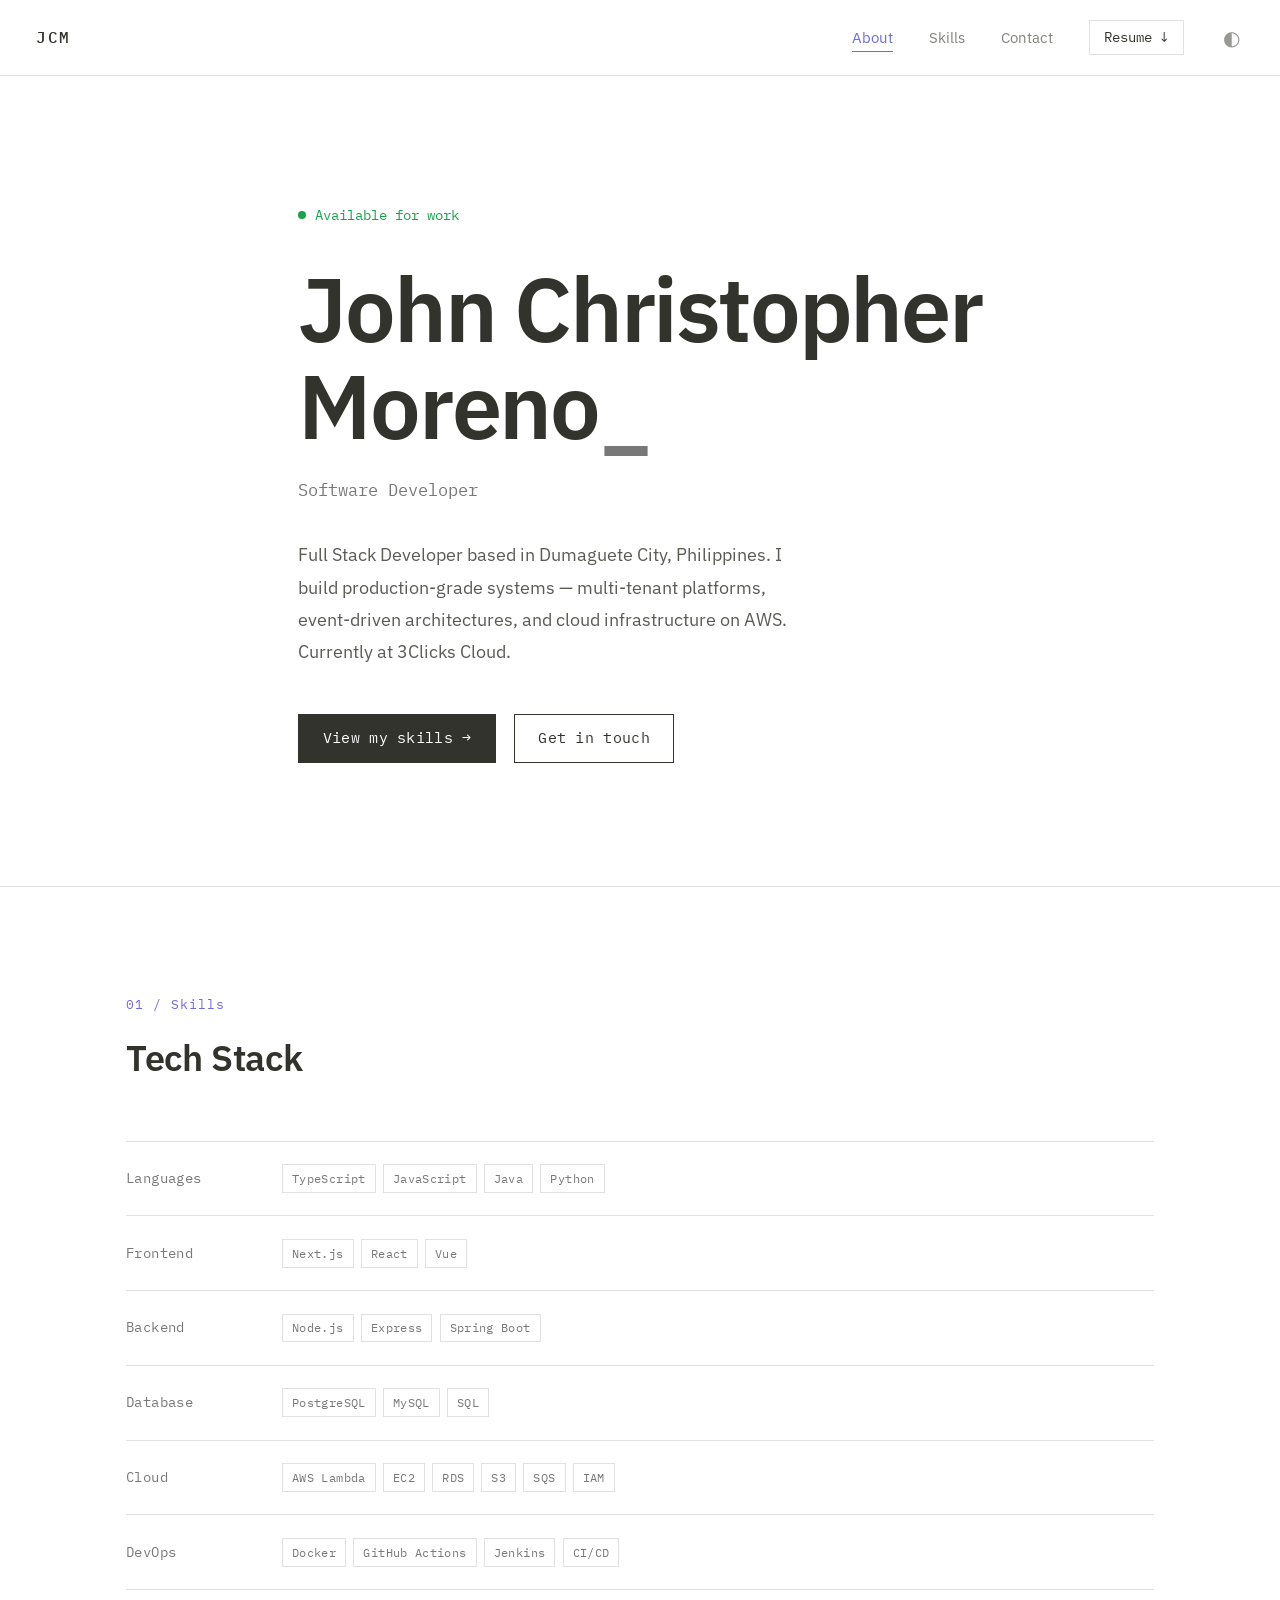
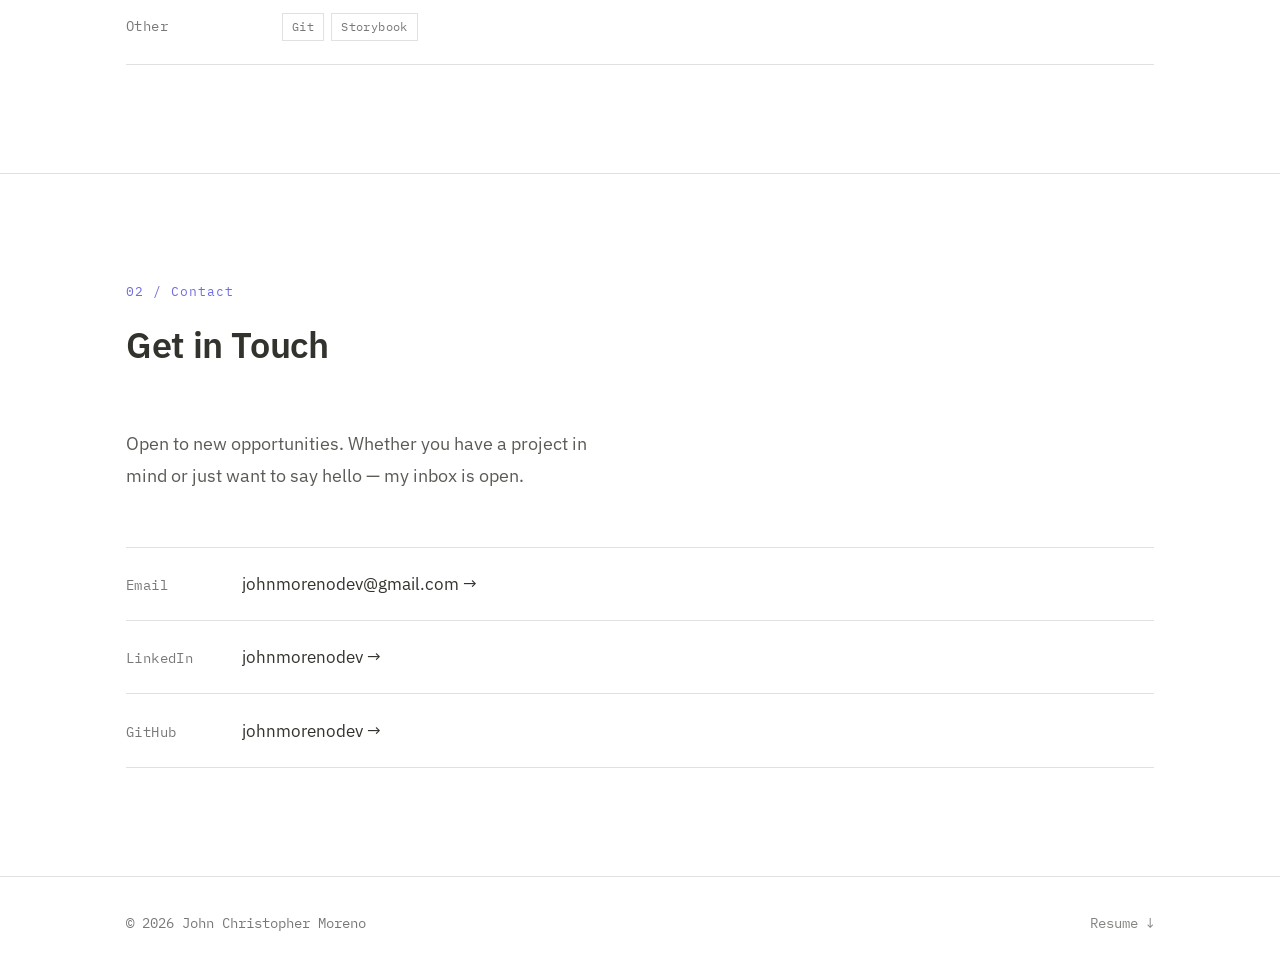
==== commit 96b26c3c: "Remove projects section" ====
--- a/index.html
+++ b/index.html
@@ -95,7 +95,6 @@
       </button>
       <div class="nav-menu">
         <a href="#about" class="nav-link">About</a>
-        <a href="#projects" class="nav-link">Projects</a>
         <a href="#skills" class="nav-link">Skills</a>
         <a href="#contact" class="nav-link">Contact</a>
         <a href="assets/resume.pdf" download class="nav-resume">Resume ↓</a>
@@ -119,64 +118,16 @@
             Cloud.
           </p>
           <div class="hero-cta">
-            <a href="#projects" class="btn btn-primary">See my work →</a>
+            <a href="#skills" class="btn btn-primary">View my skills →</a>
             <a href="#contact" class="btn btn-secondary">Get in touch</a>
           </div>
         </div>
       </section>
 
-      <!-- Projects -->
-      <section id="projects" class="section">
-        <div class="container">
-          <p class="section-label">01 / Projects</p>
-          <h2>Selected Work</h2>
-          <div class="projects-grid">
-            <article class="project-card">
-              <div class="project-header">
-                <h3>AutoLocal</h3>
-                <span class="project-status live">Live</span>
-              </div>
-              <p class="project-desc">
-                A marketplace for buying and selling used cars locally. Connects
-                buyers and sellers in their community with a clean,
-                straightforward listing experience.
-              </p>
-              <div class="project-tags">
-                <span class="tag">Next.js</span>
-                <span class="tag">TypeScript</span>
-                <span class="tag">PostgreSQL</span>
-              </div>
-              <div class="project-links">
-                <a
-                  href="https://bns-kappa.vercel.app/"
-                  class="project-link"
-                  target="_blank"
-                  rel="noopener"
-                  >Live Demo →</a
-                >
-              </div>
-            </article>
-
-            <article class="project-card project-wip">
-              <div class="project-header">
-                <h3>Untitled Project</h3>
-                <span class="project-status wip">In Progress</span>
-              </div>
-              <p class="project-desc">
-                Currently in development. Check back soon.
-              </p>
-              <div class="project-tags">
-                <span class="tag">TBD</span>
-              </div>
-            </article>
-          </div>
-        </div>
-      </section>
-
       <!-- Skills -->
       <section id="skills" class="section">
         <div class="container">
-          <p class="section-label">02 / Skills</p>
+          <p class="section-label">01 / Skills</p>
           <h2>Tech Stack</h2>
           <div class="skills-grid">
             <div class="skill-row">
@@ -246,7 +197,7 @@
       <!-- Contact -->
       <section id="contact" class="section">
         <div class="container">
-          <p class="section-label">03 / Contact</p>
+          <p class="section-label">02 / Contact</p>
           <h2>Get in Touch</h2>
           <p class="contact-intro">
             Open to new opportunities. Whether you have a project in mind or
--- a/styles.css
+++ b/styles.css
@@ -296,83 +296,6 @@
   color: var(--bg);
 }
 
-/* ── Projects ──────────────────────────────────────────── */
-.projects-grid {
-  display: grid;
-  grid-template-columns: repeat(auto-fit, minmax(300px, 1fr));
-  gap: 1.5rem;
-}
-
-.project-card {
-  border: 1px solid var(--border);
-  padding: 2rem;
-  transition: background 0.2s, color 0.2s, border-color 0.2s;
-}
-
-.project-card:hover {
-  background: var(--hover-bg);
-  color: var(--hover-text);
-  border-color: var(--hover-bg);
-}
-
-.project-card:hover .tag {
-  border-color: rgba(255,255,255,0.25);
-  color: rgba(255,255,255,0.6);
-}
-
-[data-theme="dark"] .project-card:hover .tag {
-  border-color: rgba(51,51,45,0.3);
-  color: rgba(51,51,45,0.6);
-}
-
-.project-card:hover .project-link {
-  color: var(--hover-text);
-}
-
-.project-header {
-  display: flex;
-  align-items: center;
-  justify-content: space-between;
-  margin-bottom: 1rem;
-}
-
-.project-header h3 {
-  font-size: 1.2rem;
-  font-weight: 600;
-}
-
-.project-status {
-  font-family: 'IBM Plex Mono', monospace;
-  font-size: 0.68rem;
-  padding: 0.2rem 0.55rem;
-  border: 1px solid;
-  letter-spacing: 0.06em;
-}
-
-.project-status.live {
-  color: var(--green);
-  border-color: var(--green);
-}
-
-.project-status.wip {
-  color: var(--muted);
-  border-color: var(--muted);
-}
-
-.project-desc {
-  font-size: 0.9rem;
-  line-height: 1.75;
-  opacity: 0.8;
-  margin-bottom: 1.5rem;
-}
-
-.project-tags {
-  display: flex;
-  flex-wrap: wrap;
-  gap: 0.4rem;
-  margin-bottom: 1.5rem;
-}
-
 .tag {
   font-family: 'IBM Plex Mono', monospace;
   font-size: 0.68rem;
@@ -386,32 +309,6 @@
 .skill-tags .tag:hover {
   border-color: var(--accent);
   color: var(--accent);
-}
-
-.project-links {
-  display: flex;
-  gap: 1.5rem;
-}
-
-.project-link {
-  font-family: 'IBM Plex Mono', monospace;
-  font-size: 0.78rem;
-  text-decoration: none;
-  transition: opacity 0.15s, color 0.2s;
-}
-
-.project-link:hover {
-  opacity: 1;
-  color: var(--accent);
-}
-
-.project-card:hover .project-link:hover {
-  color: var(--hover-text);
-  opacity: 0.7;
-}
-
-.project-wip {
-  opacity: 0.6;
 }
 
 /* ── Skills ────────────────────────────────────────────── */
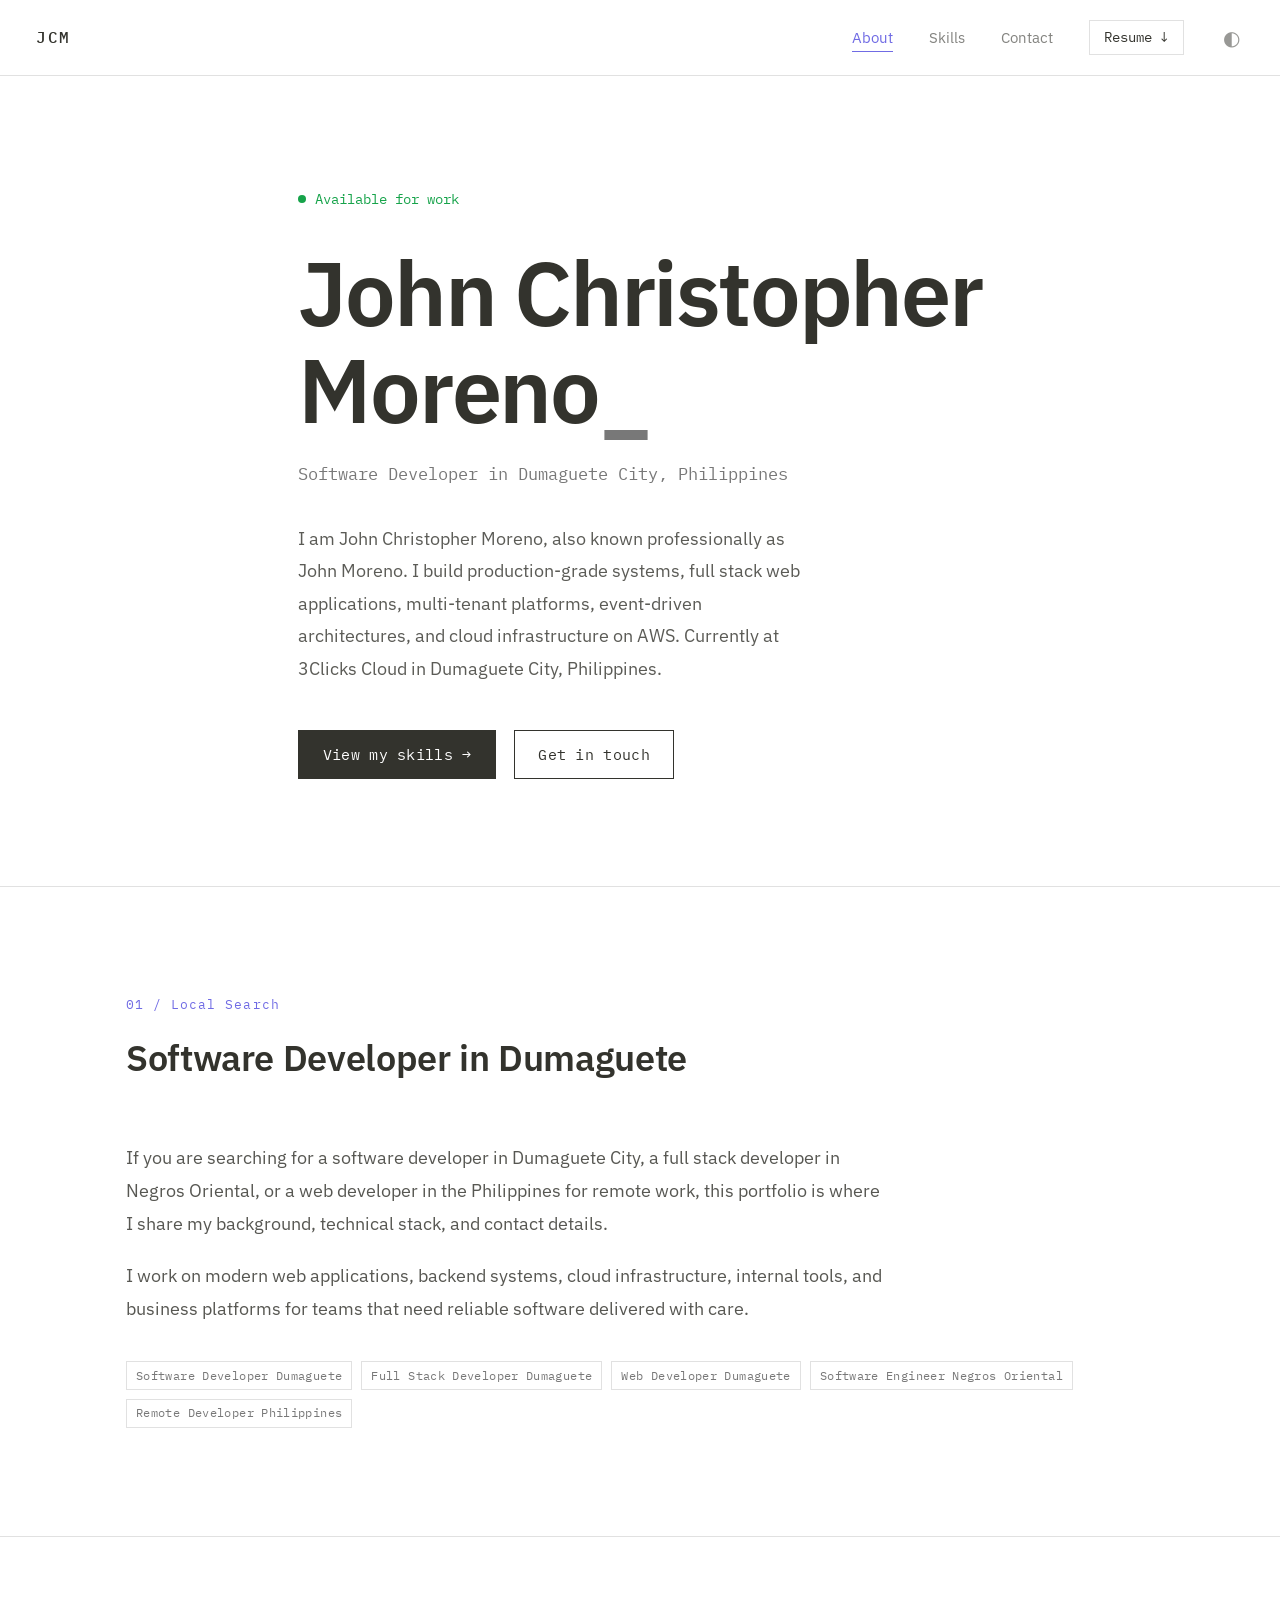
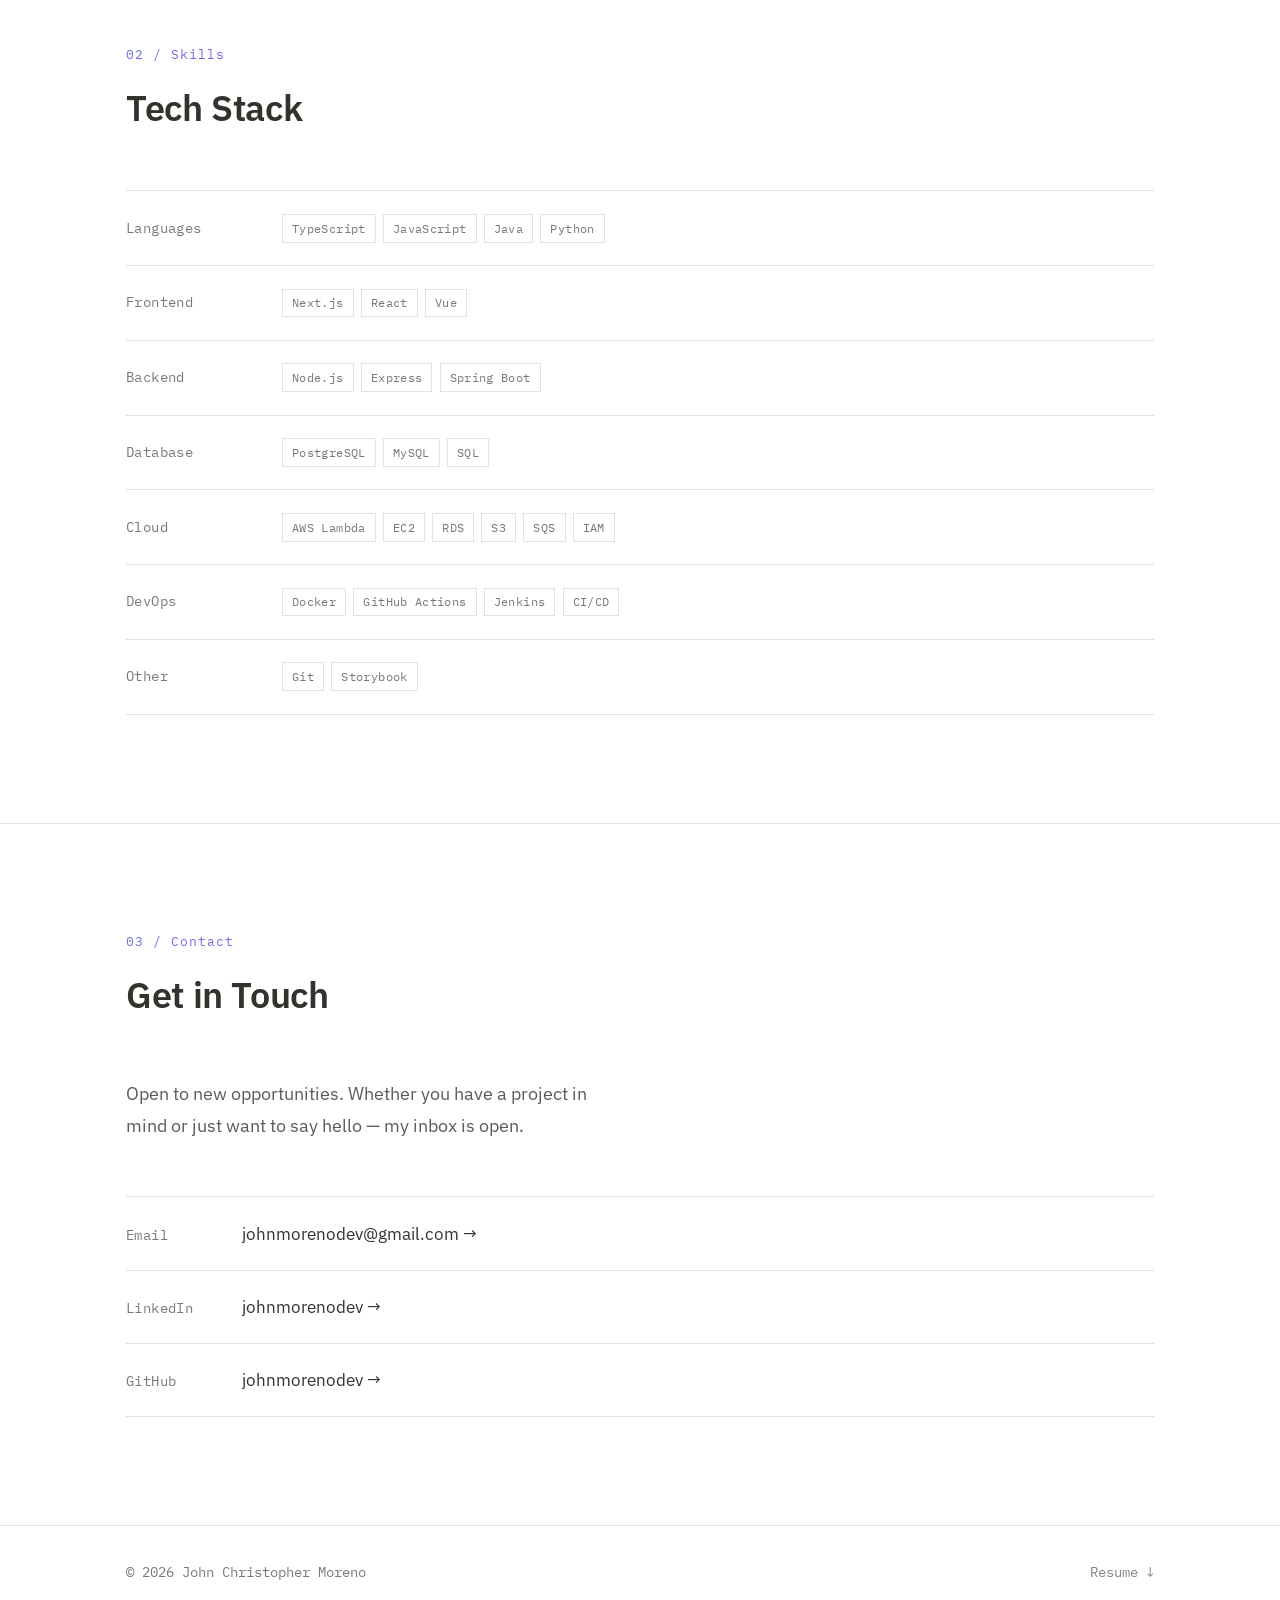
==== commit 2c509170: "Improve portfolio SEO for local and name-based search" ====
--- a/index.html
+++ b/index.html
@@ -5,12 +5,15 @@
     <meta name="viewport" content="width=device-width, initial-scale=1.0" />
 
     <!-- Primary SEO -->
-    <title>John Christopher Moreno — Software Developer</title>
+    <title>
+      John Christopher Moreno | John Moreno | Software Developer in Dumaguete
+    </title>
     <meta
       name="description"
-      content="Full Stack Developer based in Dumaguete City, Philippines. Building production-grade web systems, AWS infrastructure, and scalable multi-tenant platforms."
+      content="John Christopher Moreno, also known as John Moreno, is a software developer in Dumaguete City, Philippines. Full stack web development, AWS infrastructure, and scalable systems for businesses and startups."
     />
     <meta name="author" content="John Christopher Moreno" />
+    <meta name="robots" content="index, follow" />
     <link rel="canonical" href="https://johnmorenodev.com/" />
 
     <!-- Open Graph (social sharing) -->
@@ -18,11 +21,11 @@
     <meta property="og:url" content="https://johnmorenodev.com/" />
     <meta
       property="og:title"
-      content="John Christopher Moreno — Software Developer"
+      content="John Christopher Moreno | John Moreno | Software Developer"
     />
     <meta
       property="og:description"
-      content="Full Stack Developer building production-grade web systems, AWS infrastructure, and scalable multi-tenant platforms."
+      content="Software developer in Dumaguete City, Philippines building full stack web applications, AWS infrastructure, and scalable platforms."
     />
     <!-- TODO: Add og:image once you have a profile photo or social preview image -->
     <meta
@@ -34,42 +37,70 @@
     <meta name="twitter:card" content="summary" />
     <meta
       name="twitter:title"
-      content="John Christopher Moreno — Software Developer"
+      content="John Christopher Moreno | John Moreno | Software Developer"
     />
     <meta
       name="twitter:description"
-      content="Full Stack Developer building production-grade web systems, AWS infrastructure, and scalable multi-tenant platforms."
+      content="Software developer in Dumaguete City, Philippines building full stack web applications, AWS infrastructure, and scalable platforms."
     />
 
     <!-- JSON-LD structured data -->
     <script type="application/ld+json">
       {
         "@context": "https://schema.org",
-        "@type": "Person",
-        "name": "John Christopher Moreno",
-        "jobTitle": "Software Developer",
-        "url": "https://johnmorenodev.com/",
-        "email": "johnmorenodev@gmail.com",
-        "sameAs": [
-          "https://linkedin.com/in/johnmorenodev",
-          "https://github.com/johnmorenodev"
-        ],
-        "address": {
-          "@type": "PostalAddress",
-          "addressLocality": "Dumaguete City",
-          "addressRegion": "Negros Oriental",
-          "addressCountry": "PH"
-        },
-        "knowsAbout": [
-          "TypeScript",
-          "JavaScript",
-          "React",
-          "Next.js",
-          "Node.js",
-          "AWS",
-          "Docker",
-          "PostgreSQL",
-          "CI/CD"
+        "@graph": [
+          {
+            "@type": "Person",
+            "@id": "https://johnmorenodev.com/#person",
+            "name": "John Christopher Moreno",
+            "alternateName": ["John Moreno", "John C. Moreno"],
+            "jobTitle": "Software Developer",
+            "description": "Software developer based in Dumaguete City, Philippines specializing in full stack development, AWS infrastructure, and scalable web systems.",
+            "url": "https://johnmorenodev.com/",
+            "email": "johnmorenodev@gmail.com",
+            "worksFor": {
+              "@type": "Organization",
+              "name": "3Clicks Cloud"
+            },
+            "sameAs": [
+              "https://linkedin.com/in/johnmorenodev",
+              "https://github.com/johnmorenodev"
+            ],
+            "address": {
+              "@type": "PostalAddress",
+              "addressLocality": "Dumaguete City",
+              "addressRegion": "Negros Oriental",
+              "addressCountry": "PH"
+            },
+            "homeLocation": {
+              "@type": "Place",
+              "name": "Dumaguete City, Negros Oriental, Philippines"
+            },
+            "knowsAbout": [
+              "Software Development",
+              "Full Stack Development",
+              "Web Development",
+              "TypeScript",
+              "JavaScript",
+              "React",
+              "Next.js",
+              "Node.js",
+              "AWS",
+              "Docker",
+              "PostgreSQL",
+              "CI/CD"
+            ]
+          },
+          {
+            "@type": "WebSite",
+            "@id": "https://johnmorenodev.com/#website",
+            "url": "https://johnmorenodev.com/",
+            "name": "John Christopher Moreno Portfolio",
+            "about": {
+              "@id": "https://johnmorenodev.com/#person"
+            },
+            "keywords": "John Christopher Moreno, John Moreno, software developer Dumaguete, full stack developer Dumaguete, web developer Dumaguete, software developer Negros Oriental, software developer Philippines"
+          }
         ]
       }
     </script>
@@ -110,12 +141,13 @@
             <span class="dot"></span>Available for work
           </span>
           <h1>John Christopher<br />Moreno<span class="cursor">_</span></h1>
-          <p class="role">Software Developer</p>
+          <p class="role">Software Developer in Dumaguete City, Philippines</p>
           <p class="bio">
-            Full Stack Developer based in Dumaguete City, Philippines. I build
-            production-grade systems — multi-tenant platforms, event-driven
-            architectures, and cloud infrastructure on AWS. Currently at 3Clicks
-            Cloud.
+            I am John Christopher Moreno, also known professionally as John
+            Moreno. I build production-grade systems, full stack web
+            applications, multi-tenant platforms, event-driven architectures,
+            and cloud infrastructure on AWS. Currently at 3Clicks Cloud in
+            Dumaguete City, Philippines.
           </p>
           <div class="hero-cta">
             <a href="#skills" class="btn btn-primary">View my skills →</a>
@@ -124,10 +156,37 @@
         </div>
       </section>
 
+      <section id="services" class="section">
+        <div class="container">
+          <p class="section-label">01 / Local Search</p>
+          <h2>Software Developer in Dumaguete</h2>
+          <div class="seo-copy">
+            <p>
+              If you are searching for a software developer in Dumaguete City,
+              a full stack developer in Negros Oriental, or a web developer in
+              the Philippines for remote work, this portfolio is where I share
+              my background, technical stack, and contact details.
+            </p>
+            <p>
+              I work on modern web applications, backend systems, cloud
+              infrastructure, internal tools, and business platforms for teams
+              that need reliable software delivered with care.
+            </p>
+          </div>
+          <div class="keyword-tags" aria-label="Relevant search topics">
+            <span class="tag">Software Developer Dumaguete</span>
+            <span class="tag">Full Stack Developer Dumaguete</span>
+            <span class="tag">Web Developer Dumaguete</span>
+            <span class="tag">Software Engineer Negros Oriental</span>
+            <span class="tag">Remote Developer Philippines</span>
+          </div>
+        </div>
+      </section>
+
       <!-- Skills -->
       <section id="skills" class="section">
         <div class="container">
-          <p class="section-label">01 / Skills</p>
+          <p class="section-label">02 / Skills</p>
           <h2>Tech Stack</h2>
           <div class="skills-grid">
             <div class="skill-row">
@@ -197,7 +256,7 @@
       <!-- Contact -->
       <section id="contact" class="section">
         <div class="container">
-          <p class="section-label">02 / Contact</p>
+          <p class="section-label">03 / Contact</p>
           <h2>Get in Touch</h2>
           <p class="contact-intro">
             Open to new opportunities. Whether you have a project in mind or
--- a/styles.css
+++ b/styles.css
@@ -342,6 +342,25 @@
   display: flex;
   flex-wrap: wrap;
   gap: 0.4rem;
+}
+
+.seo-copy {
+  max-width: 760px;
+  display: grid;
+  gap: 1rem;
+  margin-bottom: 2rem;
+}
+
+.seo-copy p {
+  font-size: 1rem;
+  line-height: 1.85;
+  opacity: 0.82;
+}
+
+.keyword-tags {
+  display: flex;
+  flex-wrap: wrap;
+  gap: 0.5rem;
 }
 
 /* ── Contact ───────────────────────────────────────────── */
